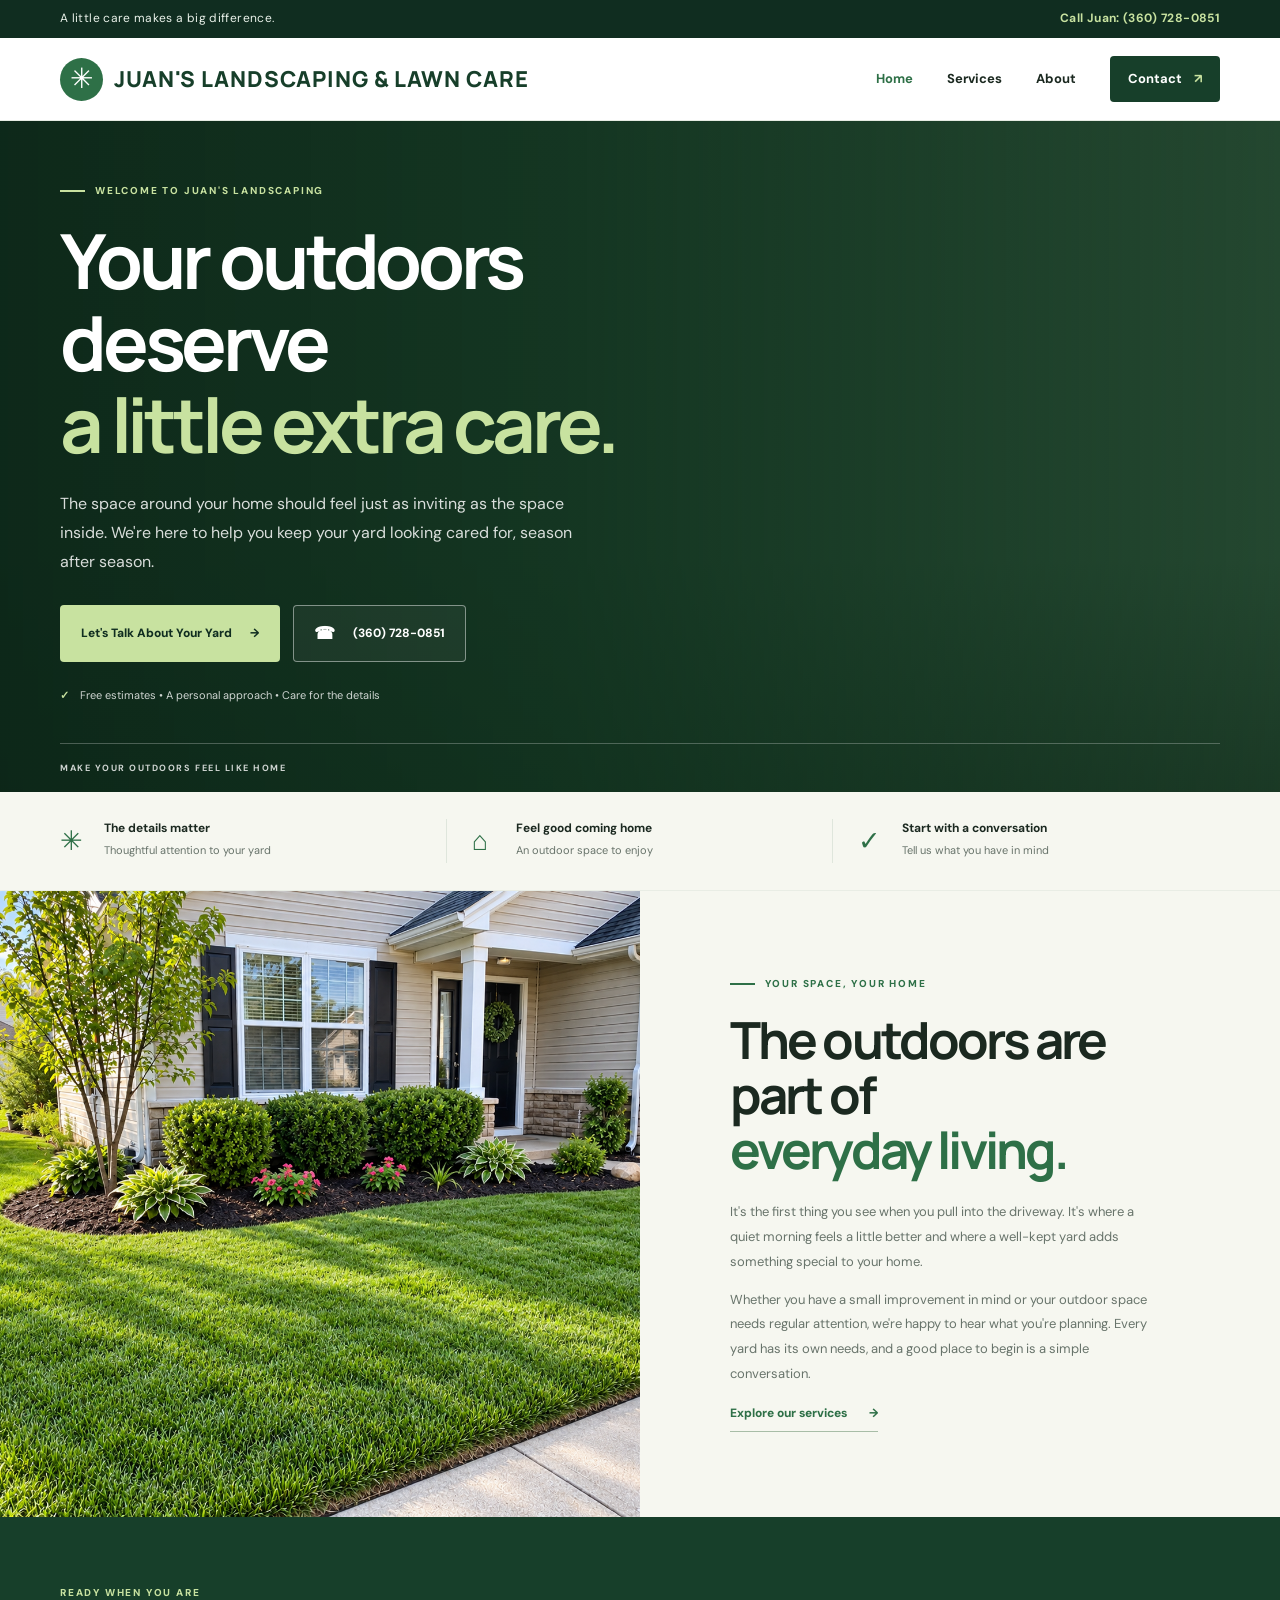
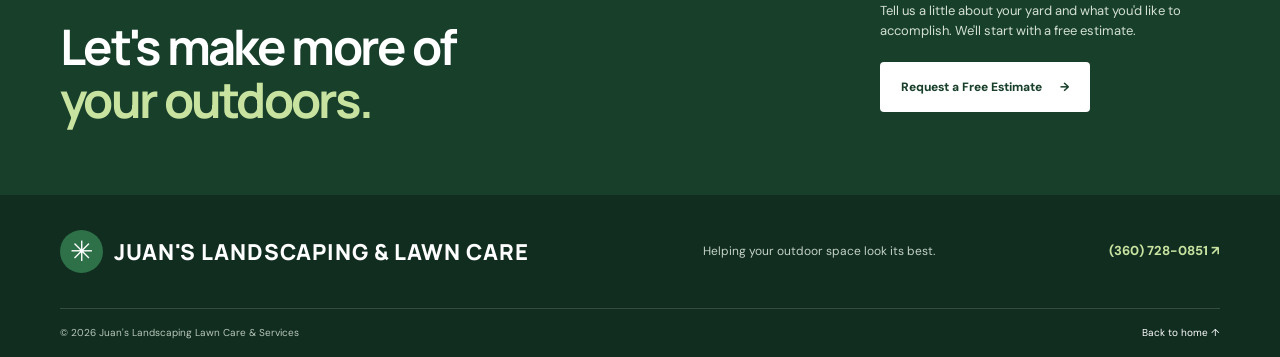
==== index.html @ 89828594 "Add files via upload" ====
<!DOCTYPE html>
<html lang="en">
<head>
  <meta charset="UTF-8">
  <meta name="viewport" content="width=device-width, initial-scale=1.0">
  <meta name="description" content="Make your outdoor space feel like home with Juan's Landscaping & Lawn Care. Thoughtful lawn and landscape care for a welcoming yard. Request a free estimate.">
  <meta name="theme-color" content="#173f2a">
  <title>Juan's Landscaping | Make Your Outdoors Feel Like Home</title>
  <link rel="preconnect" href="https://fonts.googleapis.com">
  <link rel="preconnect" href="https://fonts.gstatic.com" crossorigin>
  <link href="https://fonts.googleapis.com/css2?family=DM+Sans:wght@400;500;600;700&family=Manrope:wght@400;500;600;700;800&display=swap" rel="stylesheet">
  <link rel="stylesheet" href="css/style.css?v=20261025">
  <script src="js/script.js" defer></script>
</head>
<body>
  <!-- TOP BAR -->
  <div class="topbar">
    <div class="container topbar-inner">
      <span>A little care makes a big difference.</span>
      <a href="tel:+13607280851">Call Juan: (360) 728-0851</a>
    </div>
  </div>

  <!-- NAVIGATION -->
  <header class="site-header">
    <div class="container nav-wrap">
      <a class="brand" href="index.html" aria-label="Juan's Landscaping home">
        <span class="brand-mark" aria-hidden="true">✳</span>
        <span class="brand-text">
          <strong>JUAN'S LANDSCAPING &amp; LAWN CARE</strong>
        </span>
      </a>
      <button class="menu-toggle" type="button" aria-label="Open navigation menu" aria-expanded="false">
        <span></span><span></span><span></span>
      </button>
      <nav class="main-nav" aria-label="Main navigation">
        <a href="index.html" aria-current="page">Home</a>
        <a href="services.html">Services</a>
        <a href="about.html">About</a>
        <a href="contact.html" class="nav-cta">Contact <span aria-hidden="true">↗</span></a>
      </nav>
    </div>
  </header>

  <main>
    <!-- HERO: A WARM WELCOME, NOT A LIST OF SERVICES -->
    <section class="hero" id="home">
      <div class="hero-shade"></div>
      <div class="container hero-content">
        <p class="eyebrow"><span></span> WELCOME TO JUAN'S LANDSCAPING</p>
        <h1>Your outdoors deserve<br><em>a little extra care.</em></h1>
        <p class="hero-copy">
          The space around your home should feel just as inviting as the space inside.
          We're here to help you keep your yard looking cared for, season after season.
        </p>
        <div class="hero-actions">
          <a class="button button-primary" href="contact.html">
            Let's Talk About Your Yard <span aria-hidden="true">→</span>
          </a>
          <a class="button button-ghost" href="tel:+13607280851">
            <span class="phone-icon" aria-hidden="true">☎</span> (360) 728-0851
          </a>
        </div>
        <div class="hero-note"><span class="checkmark">✓</span> Free estimates • A personal approach • Care for the details</div>
      </div>
      <div class="hero-bottom container">
        <span>MAKE YOUR OUTDOORS FEEL LIKE HOME</span>
      </div>
    </section>

    <!-- THREE SHORT IDEAS, NOT SERVICE CATEGORIES -->
    <section class="trust-strip" aria-label="What matters to us">
      <div class="container trust-grid">
        <div>
          <span class="trust-icon" aria-hidden="true">✳</span>
          <strong>The details matter</strong>
          <small>Thoughtful attention to your yard</small>
        </div>
        <div>
          <span class="trust-icon" aria-hidden="true">⌂</span>
          <strong>Feel good coming home</strong>
          <small>An outdoor space to enjoy</small>
        </div>
        <div>
          <span class="trust-icon" aria-hidden="true">✓</span>
          <strong>Start with a conversation</strong>
          <small>Tell us what you have in mind</small>
        </div>
      </div>
    </section>

    <!-- EDITORIAL FEATURE: REPLACES THE SIX SERVICE CARDS -->
    <section class="about-section" aria-labelledby="home-story-title">
      <div class="about-image home-story-image" role="img" aria-label="A lush, green landscaped garden"></div>
      <div class="about-content">
        <p class="eyebrow dark-eyebrow"><span></span> YOUR SPACE, YOUR HOME</p>
        <h2 id="home-story-title">The outdoors are part of<br><em>everyday living.</em></h2>
        <p>
          It's the first thing you see when you pull into the driveway.
          It's where a quiet morning feels a little better and where a well-kept
          yard adds something special to your home.
        </p>
        <p>
          Whether you have a small improvement in mind or your outdoor space
          needs regular attention, we're happy to hear what you're planning.
          Every yard has its own needs, and a good place to begin is a simple conversation.
        </p>
        <a class="text-link" href="services.html">
          Explore our services <span aria-hidden="true">→</span>
        </a>
      </div>
    </section>

    <!-- CLOSING INVITATION -->
    <section class="estimate-banner">
      <div class="container estimate-inner">
        <div>
          <p class="eyebrow">READY WHEN YOU ARE</p>
          <h2>Let's make more of<br><em>your outdoors.</em></h2>
        </div>
        <div class="estimate-action">
          <p>Tell us a little about your yard and what you'd like to accomplish. We'll start with a free estimate.</p>
          <a class="button button-light" href="contact.html">
            Request a Free Estimate <span aria-hidden="true">→</span>
          </a>
        </div>
      </div>
    </section>
  </main>

  <!-- FOOTER -->
  <footer class="site-footer">
    <div class="container footer-main">
      <a class="brand footer-brand" href="index.html" aria-label="Juan's Landscaping home">
        <span class="brand-mark" aria-hidden="true">✳</span>
        <span class="brand-text">
          <strong>JUAN'S LANDSCAPING &amp; LAWN CARE</strong>
        </span>
      </a>
      <p>Helping your outdoor space look its best.</p>
      <a href="tel:+13607280851" class="footer-phone">(360) 728-0851 ↗</a>
    </div>
    <div class="container footer-bottom">
      <span>© <span id="year"></span> Juan's Landscaping Lawn Care &amp; Services</span>
      <a href="index.html">Back to home ↑</a>
    </div>
  </footer>
</body>
</html>
---- css/style.css ----
:root {
  --forest: #173f2a;
  --forest-deep: #102d20;
  --green: #2e7047;
  --lime: #c8e2a0;
  --cream: #f6f7f0;
  --white: #fff;
  --ink: #1b2920;
  --muted: #68746b;
  --line: #e2e8df;
  --shadow: 0 18px 50px rgba(17, 44, 28, .10);
}
* { box-sizing: border-box; }
html { scroll-behavior: smooth; scroll-padding-top: 90px; }
body { margin: 0; color: var(--ink); font-family: "DM Sans", sans-serif; line-height: 1.6; }
a { color: inherit; text-decoration: none; }
button, input, select, textarea { font: inherit; }
.container { width: min(1160px, calc(100% - 48px)); margin-inline: auto; }
.topbar { background: var(--forest-deep); color: #e9f1e9; font-size: 12px; letter-spacing: .03em; }
.topbar-inner { min-height: 38px; display: flex; align-items: center; justify-content: space-between; gap: 20px; }
.topbar a { font-weight: 700; color: var(--lime); }
.site-header { position: sticky; top: 0; z-index: 10; background: rgba(255,255,255,.96); backdrop-filter: blur(12px); border-bottom: 1px solid rgba(226,232,223,.85); }
.nav-wrap { display: flex; justify-content: space-between; align-items: center; min-height: 82px; gap: 24px; }
.brand { display: inline-flex; align-items: center; gap: 11px; color: var(--forest); }
.brand-mark { display: grid; place-items: center; width: 43px; height: 43px; border-radius: 50%; color: var(--white); background: var(--green); font-size: 28px; line-height: 1; }
.brand-text { display: flex; flex-direction: column; line-height: 1.15; }
.brand-text strong { font: 800 22px/1 "Manrope", sans-serif; letter-spacing: .04em; }
.brand-text small { margin-top: 6px; font-size: 9px; letter-spacing: .13em; font-weight: 700; }
.main-nav { display: flex; align-items: center; gap: 34px; font-size: 13px; font-weight: 700; }
.main-nav > a:not(.nav-cta) { transition: color .2s; }
.main-nav > a:not(.nav-cta):hover { color: var(--green); }
.nav-cta { background: var(--forest); color: white; padding: 13px 18px; border-radius: 4px; }
.nav-cta span { margin-left: 9px; color: var(--lime); }
.menu-toggle { display: none; border: 0; background: transparent; padding: 8px; }
.menu-toggle span { display: block; width: 24px; height: 2px; margin: 5px; background: var(--forest); }
.hero { min-height: 640px; position: relative; display: flex; align-items: center; color: white; background: #264a32 url("https://images.unsplash.com/photo-1558904541-efa843a96f01?auto=format&fit=crop&w=2200&q=85") center 54%/cover no-repeat; overflow: hidden; }
.hero-shade { position: absolute; inset: 0; background: linear-gradient(90deg, rgba(11,37,23,.91) 0%, rgba(15,48,29,.76) 45%, rgba(17,48,29,.12) 100%), linear-gradient(0deg, rgba(12,34,20,.4), transparent 35%); }
.hero-content { position: relative; z-index: 1; padding-top: 62px; padding-bottom: 88px; }
.eyebrow { margin: 0 0 20px; display: flex; align-items: center; gap: 10px; color: var(--lime); font-size: 10px; font-weight: 800; letter-spacing: .18em; }
.eyebrow > span { display: inline-block; width: 25px; height: 2px; background: var(--lime); }
.hero h1, h2 { font-family: "Manrope", sans-serif; font-weight: 700; letter-spacing: -.055em; line-height: 1.08; }
.hero h1 { max-width: 700px; margin: 0; font-size: clamp(43px, 6.4vw, 76px); }
h1 em, h2 em { font-style: normal; color: var(--lime); }
.hero-copy { max-width: 540px; margin: 25px 0 28px; color: rgba(255,255,255,.84); font-size: 16px; line-height: 1.8; }
.hero-actions { display: flex; flex-wrap: wrap; gap: 13px; }
.button { min-height: 50px; padding: 14px 20px; border: 1px solid transparent; border-radius: 4px; display: inline-flex; align-items: center; justify-content: center; gap: 18px; font-size: 12px; font-weight: 800; cursor: pointer; transition: transform .2s, background .2s; }
.button:hover { transform: translateY(-2px); }
.button-primary { background: var(--lime); color: var(--forest-deep); }
.button-primary:hover { background: #d8edb8; }
.button-ghost { color: white; border-color: rgba(255,255,255,.45); background: rgba(255,255,255,.05); }
.button-ghost:hover { background: rgba(255,255,255,.14); }
.phone-icon { font-size: 17px; }
.hero-note { margin-top: 25px; color: rgba(255,255,255,.8); font-size: 11px; }
.checkmark { color: var(--lime); font-weight: 800; margin-right: 8px; }
.hero-bottom { position: absolute; bottom: 0; left: 0; right: 0; display: flex; align-items: center; gap: 18px; padding-top: 17px; padding-bottom: 17px; border-top: 1px solid rgba(255,255,255,.25); color: rgba(255,255,255,.8); font-size: 9px; letter-spacing: .17em; font-weight: 700; }
.hero-line { height: 1px; flex: 1; background: rgba(255,255,255,.35); }
.trust-strip { background: var(--cream); border-bottom: 1px solid #e9ede5; }
.trust-grid { display: grid; grid-template-columns: repeat(3, 1fr); padding-top: 27px; padding-bottom: 27px; }
.trust-grid > div { display: grid; grid-template-columns: 44px 1fr; grid-template-rows: auto auto; align-content: center; padding: 0 25px; border-right: 1px solid #dfe6dc; }
.trust-grid > div:first-child { padding-left: 0; }
.trust-grid > div:last-child { border: 0; }
.trust-icon { grid-row: span 2; color: var(--green); font-size: 27px; align-self: center; }
.trust-grid strong { font-size: 12px; }
.trust-grid small { color: var(--muted); font-size: 11px; }
.section { padding: 105px 0; }
.services-section { background: white; }
.section-heading { display: flex; justify-content: space-between; align-items: end; gap: 40px; margin-bottom: 43px; }
.dark-eyebrow { color: var(--green); }
.dark-eyebrow > span { background: var(--green); }
.section-heading h2, .contact-intro h2 { margin: 0; font-size: clamp(36px, 4.3vw, 52px); }
.section-heading h2 em, .contact-intro h2 em, .about-content h2 em { color: var(--green); }
.section-heading > p { max-width: 370px; margin: 0 0 5px; color: var(--muted); font-size: 13px; }
.service-grid { display: grid; grid-template-columns: repeat(3, 1fr); gap: 15px; }
.service-card { position: relative; min-height: 238px; padding: 29px 27px; border: 1px solid var(--line); background: white; transition: box-shadow .25s, transform .25s, border-color .25s; }
.service-card:hover { transform: translateY(-4px); border-color: #c6d8c5; box-shadow: var(--shadow); }
.service-number { position: absolute; top: 25px; right: 25px; color: #aab8a9; font-size: 10px; font-weight: 700; letter-spacing: .12em; }
.service-symbol { display: grid; place-items: center; width: 47px; height: 47px; border-radius: 50%; background: #edf4e8; color: var(--green); font-size: 27px; }
.service-card h3 { margin: 21px 0 8px; font: 700 17px "Manrope", sans-serif; letter-spacing: -.03em; }
.service-card p { margin: 0; color: var(--muted); font-size: 12px; line-height: 1.8; }
.service-footnote { margin: 27px 0 0; text-align: center; color: var(--muted); font-size: 12px; }
.service-footnote a { color: var(--green); font-weight: 800; margin-left: 5px; }
.about-section { display: grid; grid-template-columns: 1fr 1fr; background: var(--cream); }
.about-image { min-height: 540px; background: url("https://images.unsplash.com/photo-1600585154340-be6161a56a0c?auto=format&fit=crop&w=1200&q=85") center/cover no-repeat; }
.about-content { align-self: center; max-width: 600px; padding: 85px clamp(35px, 7vw, 110px); }
.about-content h2 { margin: 0 0 23px; font-size: clamp(37px, 4vw, 52px); }
.about-content > p:not(.eyebrow) { color: var(--muted); font-size: 13px; line-height: 1.9; }
.check-list { list-style: none; padding: 0; margin: 24px 0 28px; }
.check-list li { display: flex; gap: 12px; margin: 12px 0; font-size: 12px; font-weight: 600; }
.check-list li span { color: var(--green); font-weight: 900; }
.text-link { display: inline-flex; gap: 22px; color: var(--green); font-size: 12px; font-weight: 800; border-bottom: 1px solid #a8bda7; padding-bottom: 8px; }
.estimate-banner { padding: 68px 0; background: var(--forest); color: white; }
.estimate-inner { display: flex; justify-content: space-between; align-items: center; gap: 35px; }
.estimate-inner h2 { margin: 0; font-size: clamp(34px, 4.2vw, 49px); }
.estimate-action { max-width: 340px; }
.estimate-action p { margin: 0 0 20px; color: #d4e0d4; font-size: 13px; }
.button-light { color: var(--forest); background: white; }
.button-light:hover { background: var(--lime); }
.contact-section { background: #fff; }
.contact-grid { display: grid; grid-template-columns: .85fr 1.15fr; gap: clamp(45px, 8vw, 110px); align-items: start; }
.contact-intro h2 { margin-bottom: 24px; }
.contact-intro > p:not(.eyebrow) { max-width: 390px; color: var(--muted); font-size: 13px; line-height: 1.9; }
.contact-detail { display: flex; align-items: center; gap: 14px; margin-top: 25px; }
.detail-icon { display: grid; place-items: center; width: 43px; height: 43px; border-radius: 50%; background: #edf4e8; color: var(--green); font-size: 19px; }
.contact-detail div { display: flex; flex-direction: column; }
.contact-detail small { color: var(--muted); font-size: 9px; font-weight: 800; letter-spacing: .14em; }
.contact-detail a { font-size: 13px; font-weight: 700; }
.contact-note { margin-top: 25px; color: var(--green) !important; font-weight: 800; }
.contact-form { padding: clamp(25px, 4vw, 42px); border: 1px solid var(--line); box-shadow: 0 14px 45px rgba(23,63,42,.06); }
.contact-form h3 { margin: 0; font: 700 23px "Manrope", sans-serif; letter-spacing: -.04em; }
.contact-form > p { margin: 7px 0 25px; color: var(--muted); font-size: 11px; }
.contact-form label { display: block; margin: 16px 0 7px; font-size: 11px; font-weight: 800; }
.contact-form input, .contact-form select, .contact-form textarea { width: 100%; min-height: 46px; padding: 12px 13px; border: 1px solid #dfe6dd; border-radius: 3px; background: #fcfdfb; color: var(--ink); outline: none; font-size: 12px; }
.contact-form textarea { resize: vertical; min-height: 110px; }
.contact-form input:focus, .contact-form select:focus, .contact-form textarea:focus { border-color: var(--green); box-shadow: 0 0 0 3px rgba(46,112,71,.1); }
.form-row { display: grid; grid-template-columns: 1fr 1fr; gap: 14px; }
.form-submit { width: 100%; margin-top: 20px; border: 0; }
.contact-form .form-status { margin: 12px 0 0; font-size: 10px; line-height: 1.6; }
.site-footer { background: var(--forest-deep); color: white; }
.footer-main { display: flex; justify-content: space-between; align-items: center; gap: 25px; padding-top: 35px; padding-bottom: 35px; }
.footer-brand { color: white; }
.footer-brand .brand-mark { background: var(--green); }
.footer-main > p { color: #c4d1c5; font-size: 12px; }
.footer-phone { color: var(--lime); font-size: 13px; font-weight: 800; }
.footer-bottom { display: flex; justify-content: space-between; padding-top: 16px; padding-bottom: 16px; border-top: 1px solid rgba(255,255,255,.15); color: #b8c7ba; font-size: 10px; }
.footer-bottom a { color: white; }
@media (max-width: 800px) {
  .container { width: min(100% - 36px, 650px); }
  .topbar-inner { justify-content: center; }
  .topbar-inner > span { display: none; }
  .nav-wrap { min-height: 72px; }
  .menu-toggle { display: block; cursor: pointer; }
  .main-nav { display: none; position: absolute; top: 72px; left: 0; right: 0; padding: 18px 24px 24px; flex-direction: column; align-items: stretch; gap: 0; background: white; border-bottom: 1px solid var(--line); box-shadow: 0 15px 25px rgba(0,0,0,.08); }
  .main-nav.open { display: flex; }
  .main-nav > a { padding: 14px 8px; }
  .main-nav .nav-cta { margin-top: 7px; text-align: center; }
  .hero { min-height: 610px; background-position: 58% center; }
  .hero-shade { background: linear-gradient(90deg, rgba(11,37,23,.91), rgba(15,48,29,.64)), linear-gradient(0deg, rgba(12,34,20,.4), transparent 35%); }
  .hero-content { padding-top: 70px; padding-bottom: 100px; }
  .section { padding: 75px 0; }
  .section-heading { display: block; }
  .section-heading > p { margin-top: 20px; }
  .service-grid { grid-template-columns: repeat(2, 1fr); }
  .about-section { grid-template-columns: 1fr; }
  .about-image { min-height: 360px; }
  .about-content { max-width: 650px; padding: 65px 28px; margin: auto; }
  .estimate-inner { align-items: flex-start; flex-direction: column; }
  .contact-grid { grid-template-columns: 1fr; gap: 40px; }
  .footer-main { flex-wrap: wrap; }
}
@media (max-width: 520px) {
  .brand-text strong { font-size: 19px; }
  .brand-text small { font-size: 8px; }
  .brand-mark { width: 38px; height: 38px; font-size: 25px; }
  .hero { min-height: 650px; }
  .hero h1 { font-size: clamp(42px, 12vw, 58px); }
  .hero-copy { font-size: 14px; }
  .hero-actions { align-items: stretch; flex-direction: column; max-width: 320px; }
  .hero-bottom { font-size: 8px; }
  .trust-grid { grid-template-columns: 1fr; gap: 17px; padding-top: 22px; padding-bottom: 22px; }
  .trust-grid > div, .trust-grid > div:first-child { padding: 0; border: 0; }
  .service-grid { grid-template-columns: 1fr; }
  .service-card { min-height: 210px; }
  .about-image { min-height: 280px; }
  .form-row { grid-template-columns: 1fr; gap: 0; }
  .footer-main { align-items: flex-start; flex-direction: column; }
  .footer-main > p { margin: 0; }
  .footer-bottom { gap: 15px; flex-direction: column; }
}
@media (prefers-reduced-motion: reduce) {
  *, *::before, *::after { scroll-behavior: auto !important; transition-duration: .01ms !important; }
}

/* Multi-page demo additions */
.page-hero { padding: 76px 0 72px; color: #fff; background: linear-gradient(110deg, rgba(13,42,25,.96), rgba(28,79,46,.86)), url("https://images.unsplash.com/photo-1558904541-efa843a96f01?auto=format&fit=crop&w=1800&q=80") center/cover; }
.page-hero h1 { max-width: 820px; margin: 0; font: 700 clamp(38px, 5.5vw, 64px)/1.08 "Manrope", sans-serif; letter-spacing: -.055em; }
.page-hero h1 em { color: var(--lime); }
.page-hero p:not(.eyebrow) { max-width: 650px; margin: 20px 0 0; color: rgba(255,255,255,.82); font-size: 15px; }
.main-nav a[aria-current="page"]:not(.nav-cta) { color: var(--green); }
.page-services { padding-top: 76px; }
.about-page-section { margin-top: 0; }
.page-contact { padding-top: 75px; }
@media (max-width: 760px) { .page-hero { padding: 56px 0; } }


/* Homepage feature photograph, separate from the About page image */
.home-story-image {
  background-image: url("../images/test1.png");
  background-position: center;
  background-size: cover;
  background-repeat: no-repeat;
}
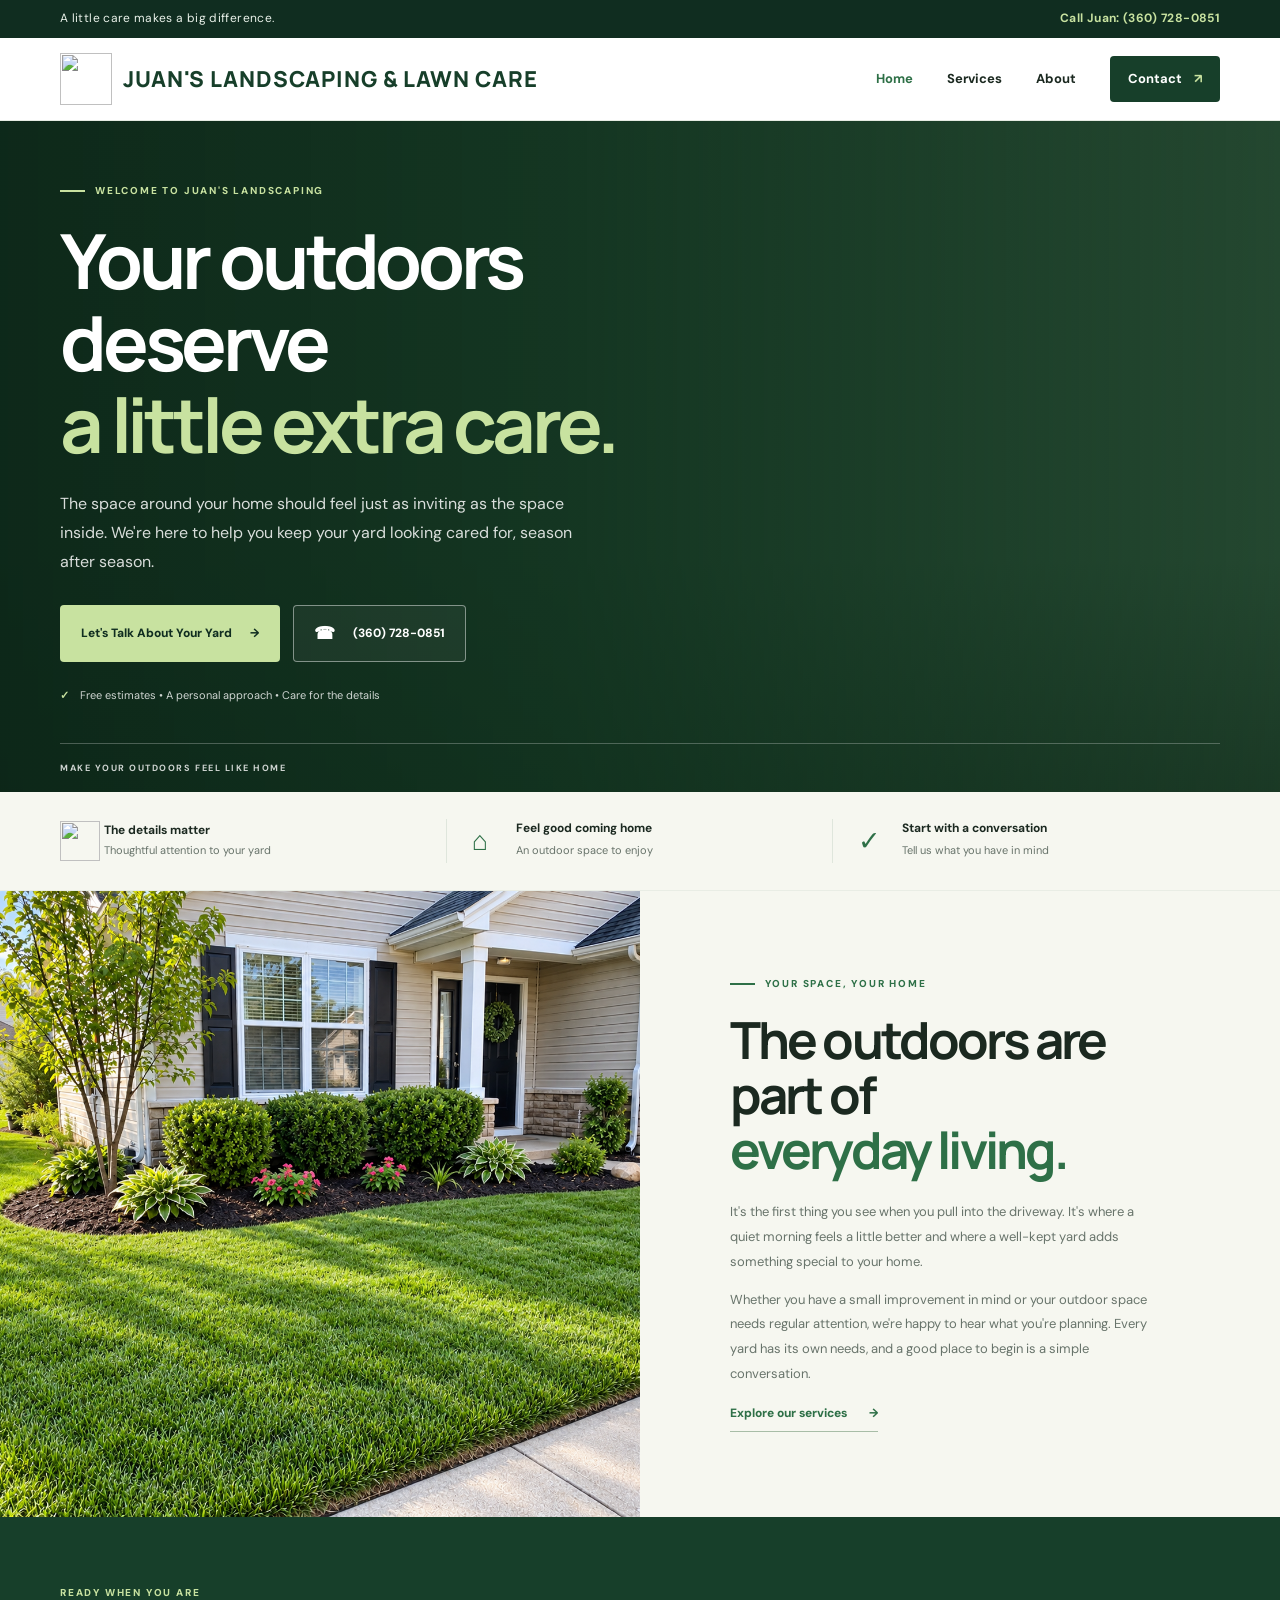
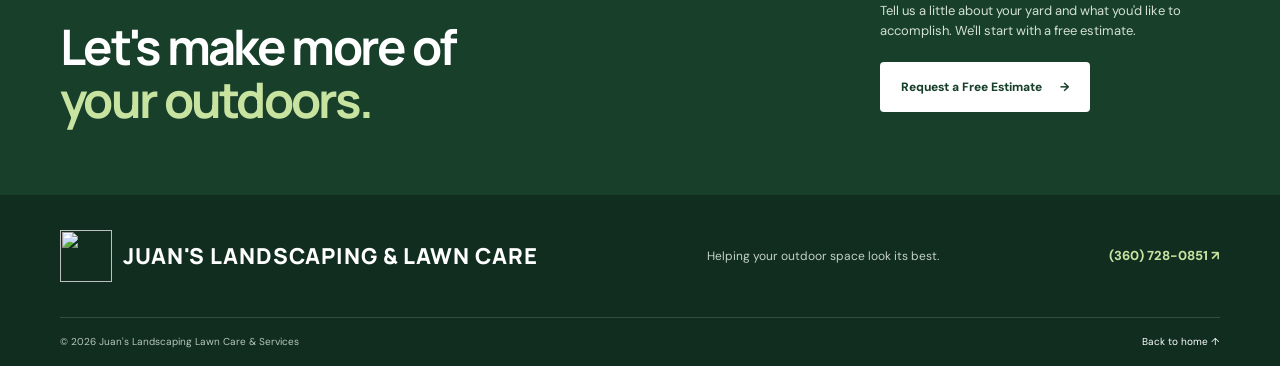
==== commit 2e6724ca: "Update index.html" ====
--- a/index.html
+++ b/index.html
@@ -1,3 +1,4 @@
+
 <!DOCTYPE html>
 <html lang="en">
 <head>
@@ -5,11 +6,12 @@
   <meta name="viewport" content="width=device-width, initial-scale=1.0">
   <meta name="description" content="Make your outdoor space feel like home with Juan's Landscaping & Lawn Care. Thoughtful lawn and landscape care for a welcoming yard. Request a free estimate.">
   <meta name="theme-color" content="#173f2a">
+  <link rel="icon" type="image/png" href="images/juan-favicon.png">
   <title>Juan's Landscaping | Make Your Outdoors Feel Like Home</title>
   <link rel="preconnect" href="https://fonts.googleapis.com">
   <link rel="preconnect" href="https://fonts.gstatic.com" crossorigin>
   <link href="https://fonts.googleapis.com/css2?family=DM+Sans:wght@400;500;600;700&family=Manrope:wght@400;500;600;700;800&display=swap" rel="stylesheet">
-  <link rel="stylesheet" href="css/style.css?v=20261025">
+  <link rel="stylesheet" href="css/style.css?v=20261026-fix3">
   <script src="js/script.js" defer></script>
 </head>
 <body>
@@ -25,14 +27,22 @@
   <header class="site-header">
     <div class="container nav-wrap">
       <a class="brand" href="index.html" aria-label="Juan's Landscaping home">
-        <span class="brand-mark" aria-hidden="true">✳</span>
+        <img
+          src="images/juan-leaves.png"
+          alt=""
+          class="brand-logo"
+          width="52"
+          height="52"
+        >
         <span class="brand-text">
           <strong>JUAN'S LANDSCAPING &amp; LAWN CARE</strong>
         </span>
       </a>
+
       <button class="menu-toggle" type="button" aria-label="Open navigation menu" aria-expanded="false">
         <span></span><span></span><span></span>
       </button>
+
       <nav class="main-nav" aria-label="Main navigation">
         <a href="index.html" aria-current="page">Home</a>
         <a href="services.html">Services</a>
@@ -53,6 +63,7 @@
           The space around your home should feel just as inviting as the space inside.
           We're here to help you keep your yard looking cared for, season after season.
         </p>
+
         <div class="hero-actions">
           <a class="button button-primary" href="contact.html">
             Let's Talk About Your Yard <span aria-hidden="true">→</span>
@@ -61,8 +72,10 @@
             <span class="phone-icon" aria-hidden="true">☎</span> (360) 728-0851
           </a>
         </div>
+
         <div class="hero-note"><span class="checkmark">✓</span> Free estimates • A personal approach • Care for the details</div>
       </div>
+
       <div class="hero-bottom container">
         <span>MAKE YOUR OUTDOORS FEEL LIKE HOME</span>
       </div>
@@ -72,7 +85,7 @@
     <section class="trust-strip" aria-label="What matters to us">
       <div class="container trust-grid">
         <div>
-          <span class="trust-icon" aria-hidden="true">✳</span>
+          <img src="images/juan-leaves.png" alt="" class="trust-icon trust-logo" aria-hidden="true" width="40" height="40">
           <strong>The details matter</strong>
           <small>Thoughtful attention to your yard</small>
         </div>
@@ -92,19 +105,23 @@
     <!-- EDITORIAL FEATURE: REPLACES THE SIX SERVICE CARDS -->
     <section class="about-section" aria-labelledby="home-story-title">
       <div class="about-image home-story-image" role="img" aria-label="A lush, green landscaped garden"></div>
+
       <div class="about-content">
         <p class="eyebrow dark-eyebrow"><span></span> YOUR SPACE, YOUR HOME</p>
         <h2 id="home-story-title">The outdoors are part of<br><em>everyday living.</em></h2>
+
         <p>
           It's the first thing you see when you pull into the driveway.
           It's where a quiet morning feels a little better and where a well-kept
           yard adds something special to your home.
         </p>
+
         <p>
           Whether you have a small improvement in mind or your outdoor space
           needs regular attention, we're happy to hear what you're planning.
           Every yard has its own needs, and a good place to begin is a simple conversation.
         </p>
+
         <a class="text-link" href="services.html">
           Explore our services <span aria-hidden="true">→</span>
         </a>
@@ -118,6 +135,7 @@
           <p class="eyebrow">READY WHEN YOU ARE</p>
           <h2>Let's make more of<br><em>your outdoors.</em></h2>
         </div>
+
         <div class="estimate-action">
           <p>Tell us a little about your yard and what you'd like to accomplish. We'll start with a free estimate.</p>
           <a class="button button-light" href="contact.html">
@@ -132,14 +150,22 @@
   <footer class="site-footer">
     <div class="container footer-main">
       <a class="brand footer-brand" href="index.html" aria-label="Juan's Landscaping home">
-        <span class="brand-mark" aria-hidden="true">✳</span>
+        <img
+          src="images/juan-leaves.png"
+          alt=""
+          class="brand-logo"
+          width="52"
+          height="52"
+        >
         <span class="brand-text">
           <strong>JUAN'S LANDSCAPING &amp; LAWN CARE</strong>
         </span>
       </a>
+
       <p>Helping your outdoor space look its best.</p>
       <a href="tel:+13607280851" class="footer-phone">(360) 728-0851 ↗</a>
     </div>
+
     <div class="container footer-bottom">
       <span>© <span id="year"></span> Juan's Landscaping Lawn Care &amp; Services</span>
       <a href="index.html">Back to home ↑</a>
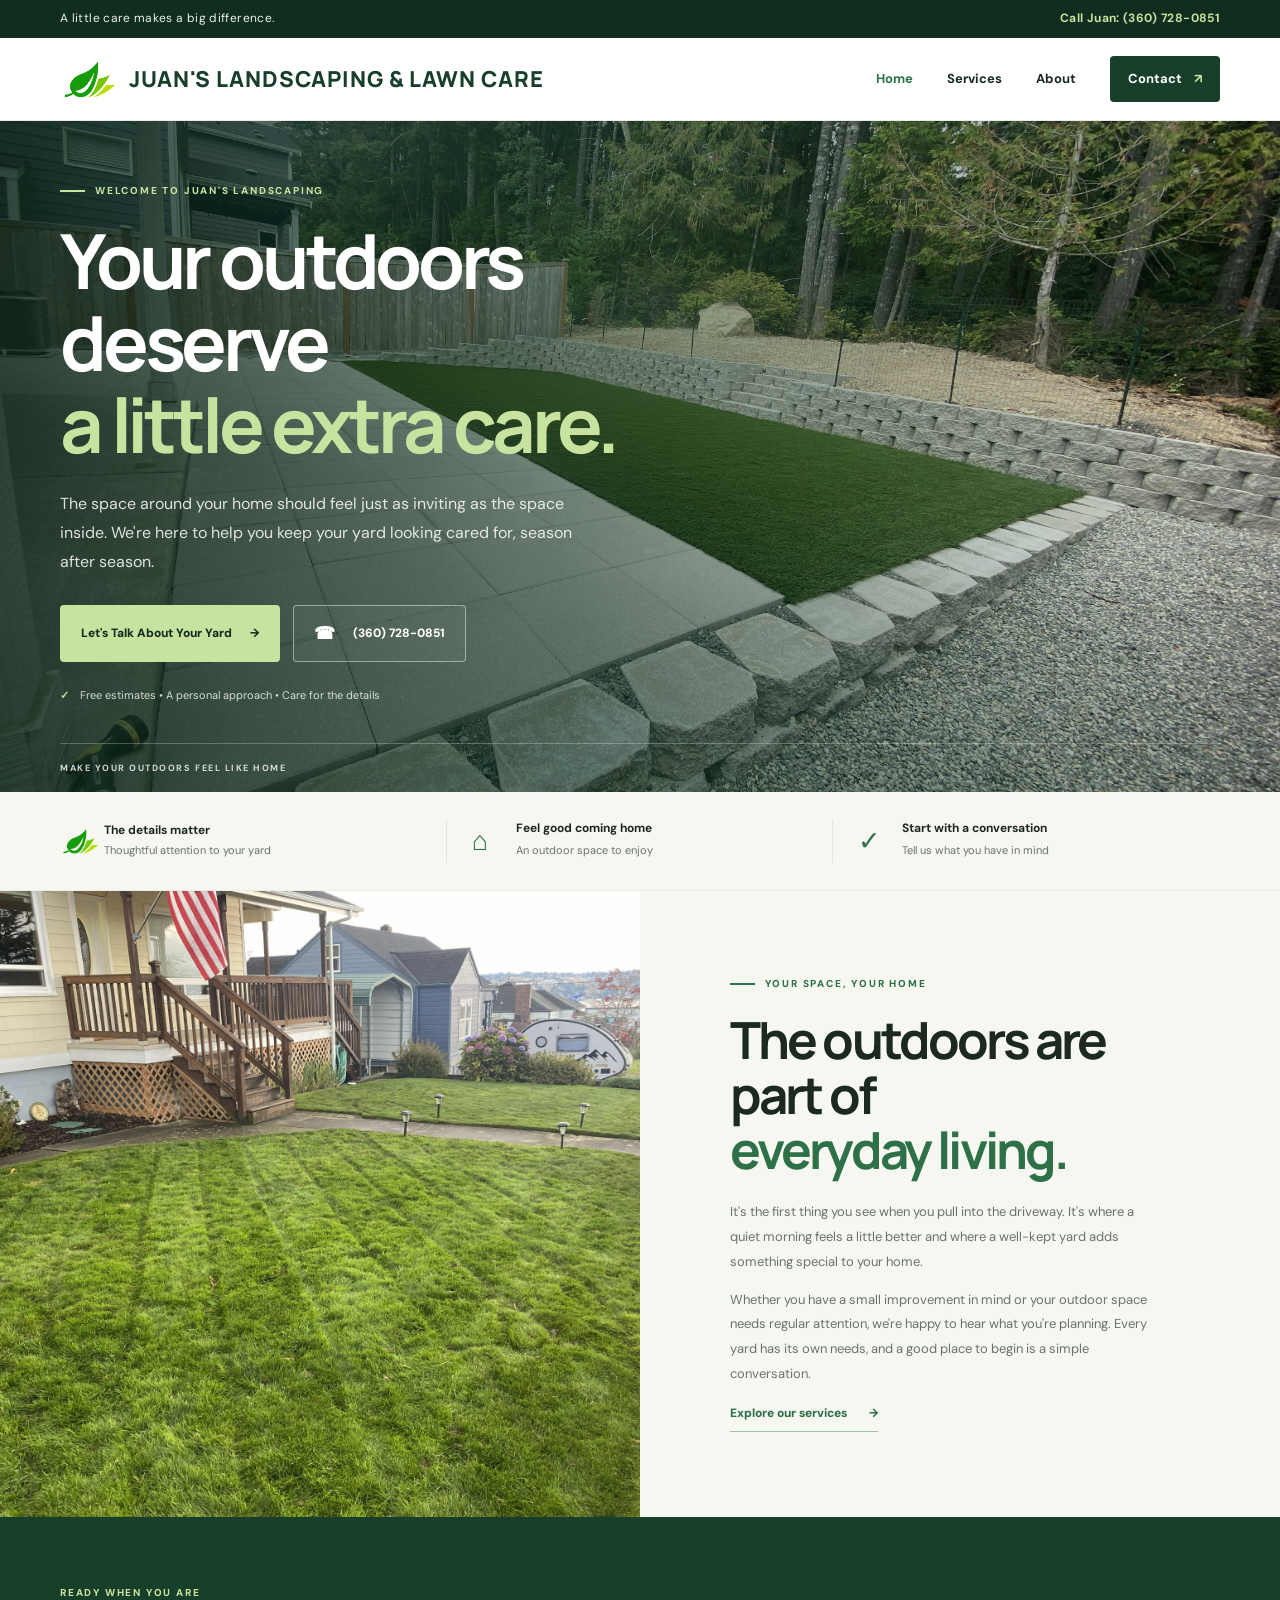
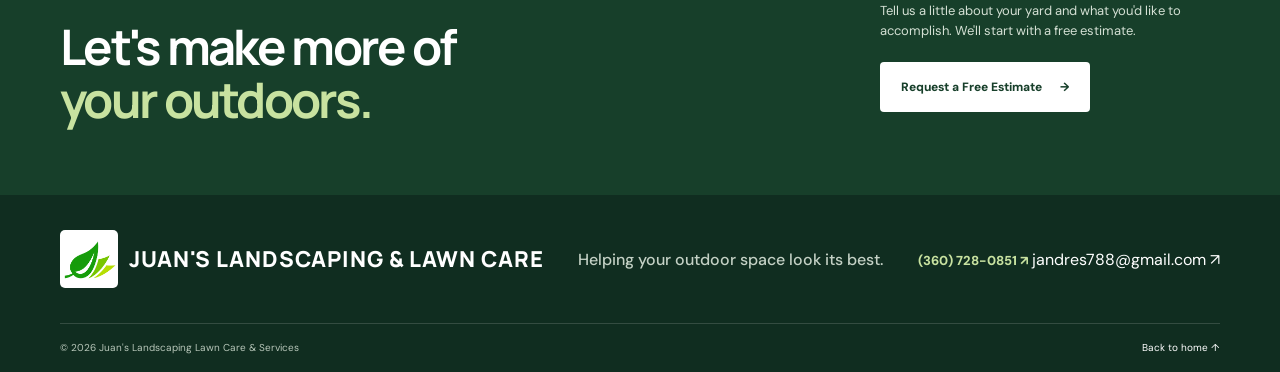
==== commit b4401536: "Update index.html" ====
--- a/index.html
+++ b/index.html
@@ -163,8 +163,18 @@
       </a>
 
       <p>Helping your outdoor space look its best.</p>
-      <a href="tel:+13607280851" class="footer-phone">(360) 728-0851 ↗</a>
-    </div>
+
+<div class="footer-contact">
+  <a href="tel:+13607280851" class="footer-phone">
+    (360) 728-0851 ↗
+  </a>
+
+  <a href="mailto:jandres788@gmail.com" class="footer-email">
+    jandres788@gmail.com ↗
+  </a>
+</div>
+
+</div> <!-- Closes footer-main -->
 
     <div class="container footer-bottom">
       <span>© <span id="year"></span> Juan's Landscaping Lawn Care &amp; Services</span>
--- a/css/style.css
+++ b/css/style.css
@@ -33,8 +33,23 @@
 .nav-cta span { margin-left: 9px; color: var(--lime); }
 .menu-toggle { display: none; border: 0; background: transparent; padding: 8px; }
 .menu-toggle span { display: block; width: 24px; height: 2px; margin: 5px; background: var(--forest); }
-.hero { min-height: 640px; position: relative; display: flex; align-items: center; color: white; background: #264a32 url("https://images.unsplash.com/photo-1558904541-efa843a96f01?auto=format&fit=crop&w=2200&q=85") center 54%/cover no-repeat; overflow: hidden; }
-.hero-shade { position: absolute; inset: 0; background: linear-gradient(90deg, rgba(11,37,23,.91) 0%, rgba(15,48,29,.76) 45%, rgba(17,48,29,.12) 100%), linear-gradient(0deg, rgba(12,34,20,.4), transparent 35%); }
+.hero { min-height: 640px; position: relative; display: flex; align-items: center; color: white; background: #264a32 url("../images/backroundphotojob.jpg") center 54%/cover no-repeat; overflow: hidden; }
+.hero-shade {
+  position: absolute;
+  inset: 0;
+  background:
+    linear-gradient(
+      90deg,
+      rgba(11,37,23,.80) 0%,
+      rgba(15,48,29,.55) 45%,
+      rgba(17,48,29,.08) 100%
+    ),
+    linear-gradient(
+      0deg,
+      rgba(12,34,20,.25),
+      transparent 35%
+    );
+}
 .hero-content { position: relative; z-index: 1; padding-top: 62px; padding-bottom: 88px; }
 .eyebrow { margin: 0 0 20px; display: flex; align-items: center; gap: 10px; color: var(--lime); font-size: 10px; font-weight: 800; letter-spacing: .18em; }
 .eyebrow > span { display: inline-block; width: 25px; height: 2px; background: var(--lime); }
@@ -117,9 +132,19 @@
 .contact-form .form-status { margin: 12px 0 0; font-size: 10px; line-height: 1.6; }
 .site-footer { background: var(--forest-deep); color: white; }
 .footer-main { display: flex; justify-content: space-between; align-items: center; gap: 25px; padding-top: 35px; padding-bottom: 35px; }
-.footer-brand { color: white; }
+/* Footer business name - white */
+.footer-brand,
+.footer-brand .brand-text,
+.footer-brand .brand-text strong {
+  color: #FFFFFF;
+}
 .footer-brand .brand-mark { background: var(--green); }
-.footer-main > p { color: #c4d1c5; font-size: 12px; }
+.footer-main > p {
+  color: #c4d1c5;
+  font-size: 16px;
+  font-weight: 500;
+  line-height: 1.6;
+}
 .footer-phone { color: var(--lime); font-size: 13px; font-weight: 800; }
 .footer-bottom { display: flex; justify-content: space-between; padding-top: 16px; padding-bottom: 16px; border-top: 1px solid rgba(255,255,255,.15); color: #b8c7ba; font-size: 10px; }
 .footer-bottom a { color: white; }
@@ -134,7 +159,19 @@
   .main-nav > a { padding: 14px 8px; }
   .main-nav .nav-cta { margin-top: 7px; text-align: center; }
   .hero { min-height: 610px; background-position: 58% center; }
-  .hero-shade { background: linear-gradient(90deg, rgba(11,37,23,.91), rgba(15,48,29,.64)), linear-gradient(0deg, rgba(12,34,20,.4), transparent 35%); }
+  .hero-shade {
+  background:
+    linear-gradient(
+      90deg,
+      rgba(11,37,23,.75),
+      rgba(15,48,29,.45)
+    ),
+    linear-gradient(
+      0deg,
+      rgba(12,34,20,.25),
+      transparent 35%
+    );
+}
   .hero-content { padding-top: 70px; padding-bottom: 100px; }
   .section { padding: 75px 0; }
   .section-heading { display: block; }
@@ -171,7 +208,7 @@
 }
 
 /* Multi-page demo additions */
-.page-hero { padding: 76px 0 72px; color: #fff; background: linear-gradient(110deg, rgba(13,42,25,.96), rgba(28,79,46,.86)), url("https://images.unsplash.com/photo-1558904541-efa843a96f01?auto=format&fit=crop&w=1800&q=80") center/cover; }
+.page-hero { padding: 76px 0 72px; color: #fff; background: linear-gradient(110deg, rgba(13,42,25,.45), rgba(28,79,46,.25)), url("../images/backroundphotojob2.jpg") center/cover; }
 .page-hero h1 { max-width: 820px; margin: 0; font: 700 clamp(38px, 5.5vw, 64px)/1.08 "Manrope", sans-serif; letter-spacing: -.055em; }
 .page-hero h1 em { color: var(--lime); }
 .page-hero p:not(.eyebrow) { max-width: 650px; margin: 20px 0 0; color: rgba(255,255,255,.82); font-size: 15px; }
@@ -184,8 +221,54 @@
 
 /* Homepage feature photograph, separate from the About page image */
 .home-story-image {
-  background-image: url("../images/test1.png");
+  background-image: url("../images/job1.jpg");
   background-position: center;
   background-size: cover;
   background-repeat: no-repeat;
 }
+
+/* ---------------------------------------------
+   Logo and responsive improvements (safe patch)
+   --------------------------------------------- */
+.brand-logo {
+  display: block;
+  width: 58px;
+  height: 58px;
+  flex: 0 0 58px;
+  object-fit: contain;
+  background: #fff;
+  border-radius: 5px;
+}
+.brand-text { min-width: 0; }
+.footer-brand .brand-text strong { color: #fff; }
+.trust-logo {
+  display: block;
+  grid-row: span 2;
+  align-self: center;
+  width: 40px;
+  height: 40px;
+  object-fit: contain;
+}
+@media (max-width: 800px) {
+  .site-header .brand { min-width: 0; max-width: calc(100% - 62px); }
+  .site-header .brand-text strong { font-size: clamp(14px, 2.7vw, 20px); line-height: 1.13; }
+}
+@media (max-width: 520px) {
+  .brand { gap: 8px; }
+  .brand-logo { width: 44px; height: 44px; flex-basis: 44px; }
+  .site-header .brand-text strong { font-size: clamp(12px, 3.5vw, 17px); line-height: 1.13; }
+}
+/* About page background photo */
+.about-hero {
+  background-image:
+    linear-gradient(
+      110deg,
+      rgba(13, 42, 25, 0.55),
+      rgba(28, 79, 46, 0.25)
+    ),
+    url("../images/backroundphotojob3.jpg");
+}
+/* About page lower photograph only */
+.about-page-section .about-image {
+  background-image: url("../images/job2.jpg");
+}
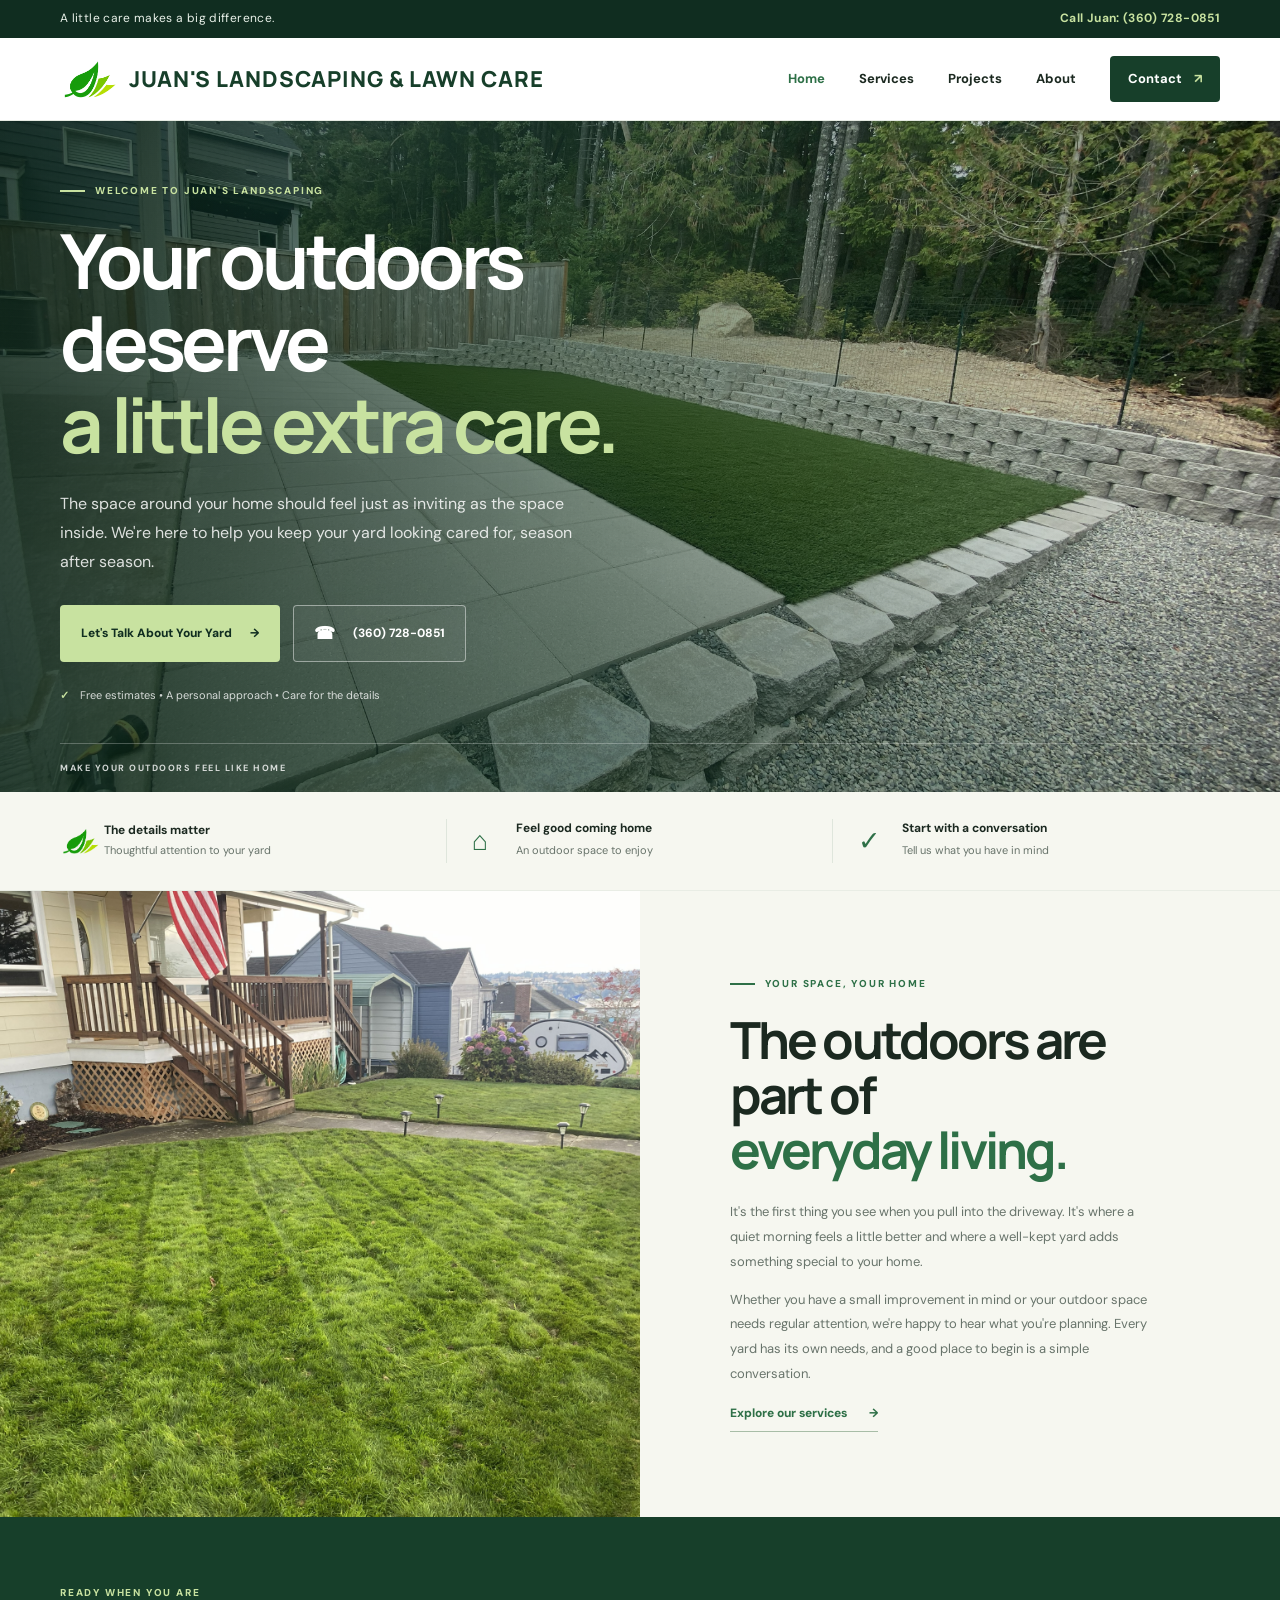
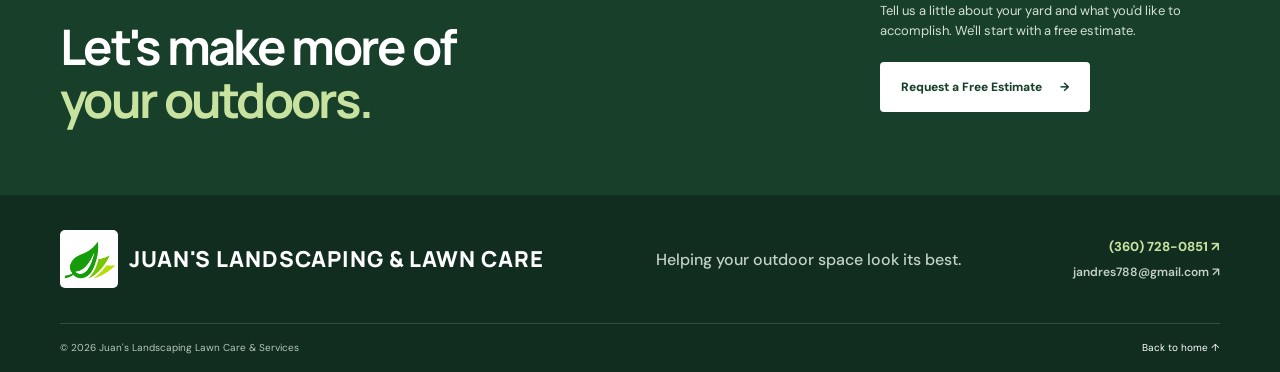
==== commit d363d5ec: "Add 'Projects' link to main navigation" ====
--- a/index.html
+++ b/index.html
@@ -46,6 +46,7 @@
       <nav class="main-nav" aria-label="Main navigation">
         <a href="index.html" aria-current="page">Home</a>
         <a href="services.html">Services</a>
+        <a href="projects.html">Projects</a>
         <a href="about.html">About</a>
         <a href="contact.html" class="nav-cta">Contact <span aria-hidden="true">↗</span></a>
       </nav>
--- a/css/style.css
+++ b/css/style.css
@@ -272,3 +272,45 @@
 .about-page-section .about-image {
   background-image: url("../images/job2.jpg");
 }
+/* About page - small heading above "Small details" */
+.about-page-section .about-content > .eyebrow {
+  color: #4F824D;
+}
+/* Contact page background photo */
+.contact-hero {
+  background-image:
+    linear-gradient(
+      110deg,
+      rgba(13, 42, 25, 0.45),
+      rgba(28, 79, 46, 0.25)
+    ),
+    url("../images/backroundphotojob4.jpg");
+}
+/* Footer phone and email layout */
+.footer-contact {
+  display: flex;
+  flex-direction: column;
+  align-items: flex-end;
+  gap: 5px;
+}
+
+.footer-email {
+  color: #c4d1c5;
+  font-size: 12px;
+  font-weight: 600;
+}
+
+.footer-contact a:hover {
+  text-decoration: underline;
+}
+
+/* Mobile footer adjustment */
+@media (max-width: 800px) {
+  .footer-contact {
+    align-items: flex-start;
+  }
+}
+/* Keep footer contact links on one line */
+.footer-contact a {
+  white-space: nowrap;
+}
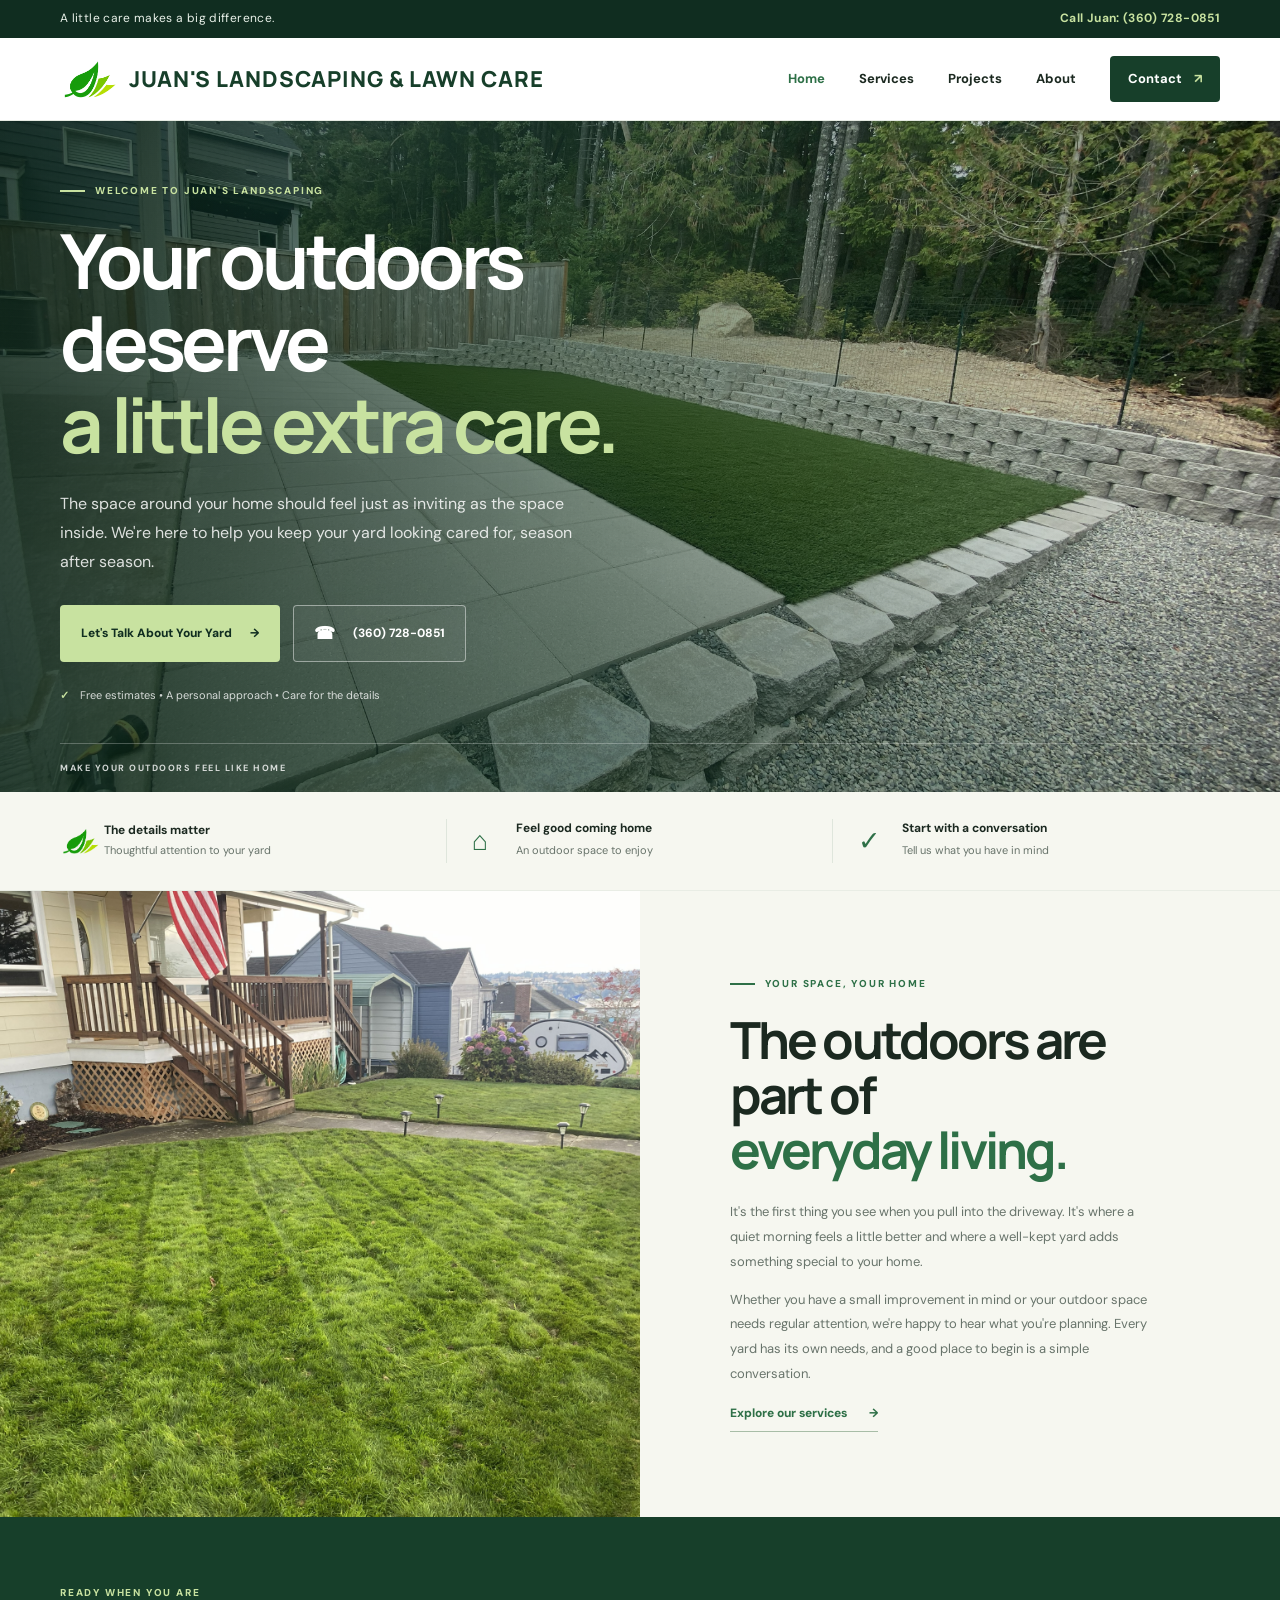
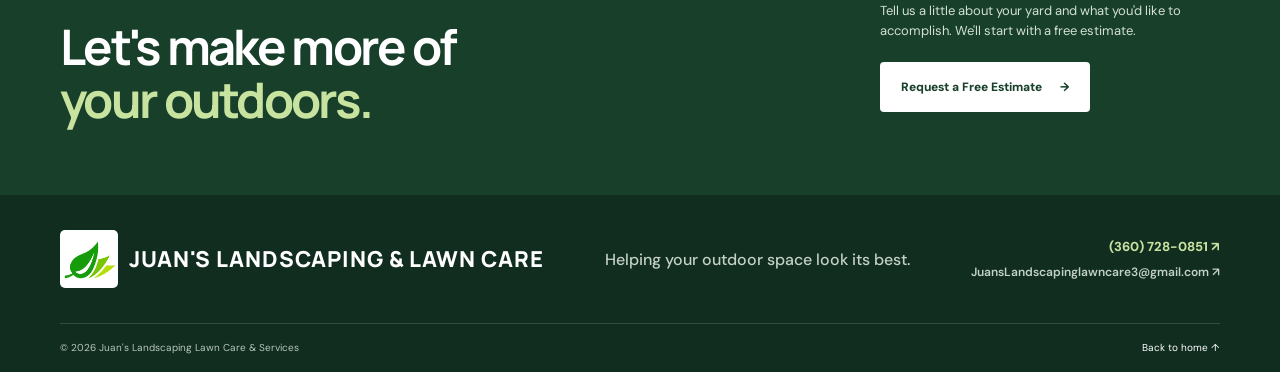
==== commit 6b02ff10: "Update email address in footer" ====
--- a/index.html
+++ b/index.html
@@ -170,8 +170,8 @@
     (360) 728-0851 ↗
   </a>
 
-  <a href="mailto:jandres788@gmail.com" class="footer-email">
-    jandres788@gmail.com ↗
+  <a href="mailto:JuansLandscapinglawncare3@gmail.com" class="footer-email">
+    JuansLandscapinglawncare3@gmail.com ↗
   </a>
 </div>
 
--- a/css/style.css
+++ b/css/style.css
@@ -314,3 +314,249 @@
 .footer-contact a {
   white-space: nowrap;
 }
+
+/* ==========================================
+   PROJECTS PAGE - PHOTO GALLERY
+   ========================================== */
+
+.photos-section {
+  background: var(--cream);
+}
+
+/* Section heading */
+.photos-heading {
+  display: flex;
+  justify-content: space-between;
+  align-items: end;
+  gap: 40px;
+  margin-bottom: 40px;
+}
+
+.photos-heading h2 {
+  margin: 0;
+  font-size: clamp(36px, 4.3vw, 52px);
+}
+
+.photos-heading h2 em {
+  color: var(--green);
+}
+
+.photos-heading > p {
+  max-width: 360px;
+  margin: 0 0 5px;
+  color: var(--muted);
+  font-size: 13px;
+  line-height: 1.8;
+}
+
+/* Gallery grid */
+.photos-grid {
+  display: grid;
+  grid-template-columns: repeat(3, minmax(0, 1fr));
+  gap: 22px;
+}
+
+/* Individual project card */
+.photo-card {
+  display: block;
+  width: 100%;
+  min-width: 0;
+  padding: 0;
+  border: 1px solid var(--line);
+  border-radius: 4px;
+  background: var(--white);
+  text-align: left;
+  cursor: pointer;
+  overflow: hidden;
+  box-shadow: 0 8px 28px rgba(17, 44, 28, 0.06);
+  transition: transform 0.25s ease, box-shadow 0.25s ease;
+}
+
+.photo-card:hover {
+  transform: translateY(-4px);
+  box-shadow: var(--shadow);
+}
+
+/* Photo container */
+.photo-frame {
+  display: block;
+  width: 100%;
+  aspect-ratio: 4 / 3;
+  overflow: hidden;
+  background: #e8eee6;
+}
+
+/* Photo sizing and centering */
+.photo-frame img {
+  display: block;
+  width: 100%;
+  height: 100%;
+  object-fit: cover;
+  object-position: center;
+  transition: transform 0.3s ease;
+}
+
+.photo-card:hover img {
+  transform: scale(1.04);
+}
+
+/* Photo captions */
+.photo-caption {
+  display: block;
+  padding: 17px 19px;
+  color: var(--forest);
+  font-family: "Manrope", sans-serif;
+  font-size: 14px;
+  font-weight: 700;
+}
+
+/* ==========================================
+   EXPANDED PHOTO VIEWER
+   ========================================== */
+
+.photo-lightbox {
+  position: fixed;
+  max-width: min(1000px, 92vw);
+  max-height: 90vh;
+  padding: 18px;
+  border: none;
+  border-radius: 6px;
+  background: var(--white);
+  box-shadow: 0 20px 80px rgba(0, 0, 0, 0.3);
+}
+
+.photo-lightbox::backdrop {
+  background: rgba(5, 20, 10, 0.85);
+}
+
+.photo-lightbox img {
+  display: block;
+  max-width: 100%;
+  max-height: 75vh;
+  width: auto;
+  height: auto;
+  object-fit: contain;
+  margin: auto;
+}
+
+.photo-lightbox p {
+  margin: 12px 0 0;
+  color: var(--forest);
+  text-align: center;
+  font-weight: 700;
+}
+
+.photo-lightbox-close {
+  display: block;
+  margin: 0 0 10px auto;
+  border: none;
+  background: none;
+  color: var(--forest);
+  font-size: 30px;
+  cursor: pointer;
+}
+
+/* ==========================================
+   TABLET RESPONSIVENESS
+   ========================================== */
+
+@media (max-width: 900px) {
+  .photos-grid {
+    grid-template-columns: repeat(2, minmax(0, 1fr));
+  }
+
+  .photos-heading {
+    flex-direction: column;
+    align-items: flex-start;
+    gap: 15px;
+  }
+}
+
+/* ==========================================
+   MOBILE RESPONSIVENESS
+   ========================================== */
+
+@media (max-width: 560px) {
+  .photos-grid {
+    grid-template-columns: 1fr;
+    gap: 18px;
+  }
+
+  .photos-heading h2 {
+    font-size: 36px;
+  }
+
+  .photo-caption {
+    padding: 15px 16px;
+  }
+}
+
+/* ==========================================
+   FULL SCREEN PROJECT PHOTO VIEWER
+   ========================================== */
+
+.photo-lightbox {
+  width: 100vw;
+  height: 100dvh;
+  max-width: none;
+  max-height: none;
+  margin: 0;
+  padding: 60px 22px 24px;
+  border: none;
+  border-radius: 0;
+  background: #102d20;
+  color: white;
+}
+
+/* Center the expanded photograph */
+.photo-lightbox[open] {
+  display: flex;
+  flex-direction: column;
+  align-items: center;
+  justify-content: center;
+  gap: 12px;
+}
+
+/* Display the entire photo without cropping */
+.photo-lightbox img {
+  display: block;
+  width: auto;
+  height: auto;
+  max-width: 100%;
+  max-height: calc(100dvh - 145px);
+  object-fit: contain;
+}
+
+/* Photo caption */
+.photo-lightbox p {
+  color: white;
+  font-size: 14px;
+  text-align: center;
+  margin: 0;
+}
+
+/* Close button */
+.photo-lightbox-close {
+  position: absolute;
+  top: 15px;
+  right: 25px;
+  margin: 0;
+  padding: 5px 10px;
+  background: transparent;
+  border: none;
+  color: white;
+  font-size: 36px;
+  cursor: pointer;
+  z-index: 2;
+}
+
+/* Projects page background photo */
+.photos-hero {
+  background-image:
+    linear-gradient(
+      110deg,
+      rgba(13, 42, 25, 0.45),
+      rgba(28, 79, 46, 0.25)
+    ),
+    url("../images/backroundphotojob5.jpg");
+}
